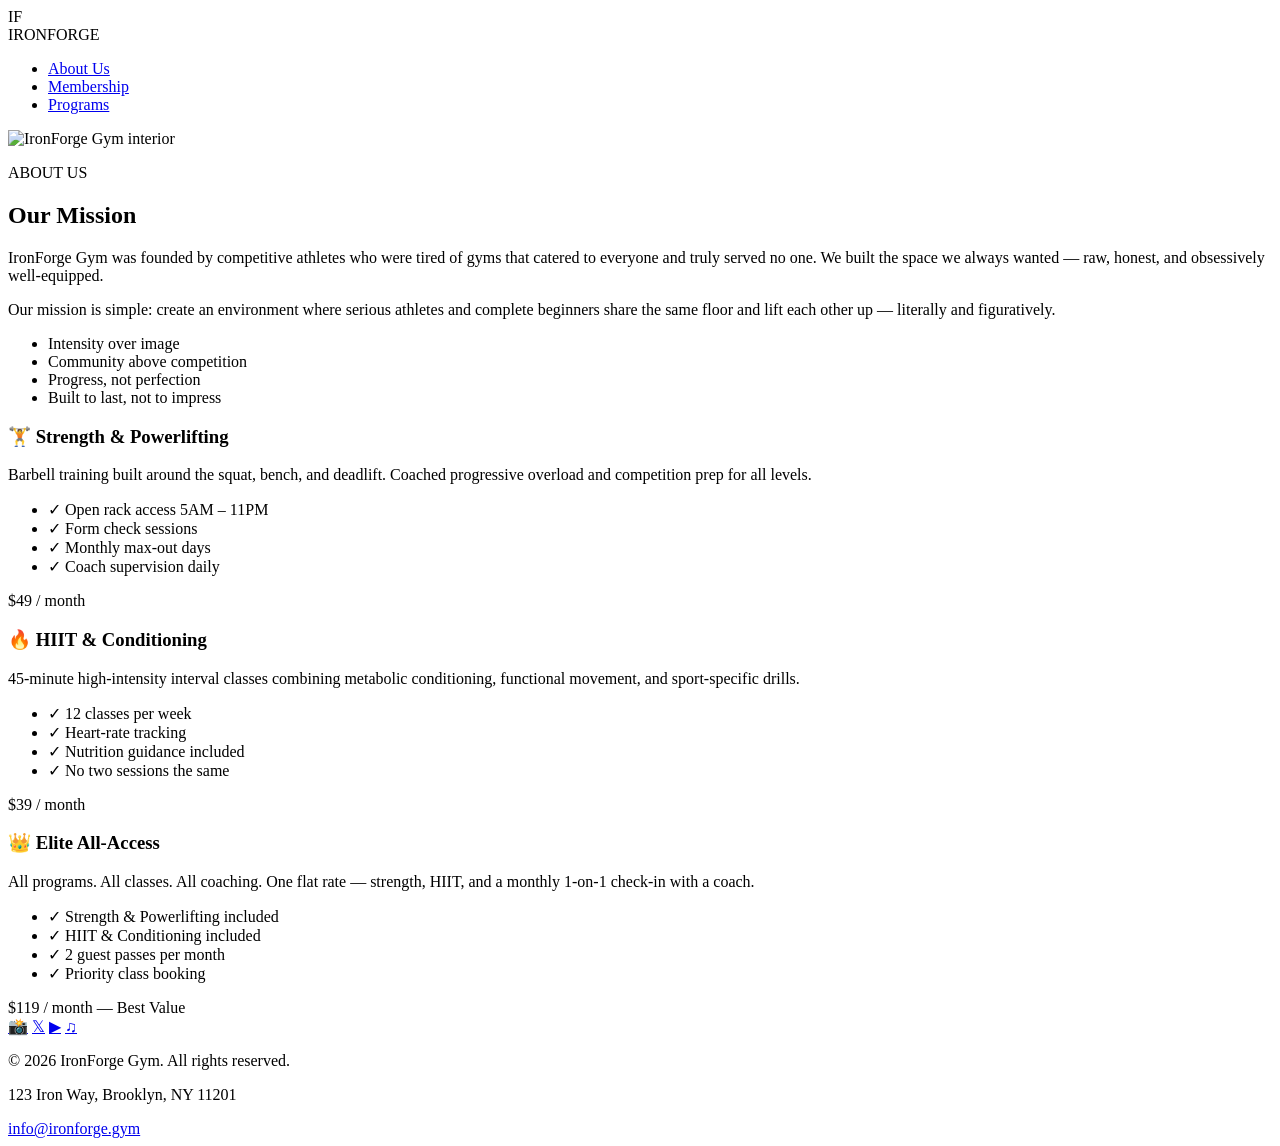
==== index.html @ 00d5fd5e "Add files via upload" ====
<!DOCTYPE html>
<html lang="en">
<head>
  <meta charset="UTF-8" />
  <meta name="viewport" content="width=device-width, initial-scale=1.0" />
  <title>IronForge Gym — About Us</title>
  <!-- Requirement: External CSS file -->
  <link rel="stylesheet" href="css/ironforge.css" />
</head>
<body>
  <div class="page-wrapper">

    <!-- ── NAVBAR: Logo mini pic + Company Name + Nav Bar ── -->
    <nav class="navbar">
      <div class="navbar-brand">
        <div class="navbar-logo">IF</div>
        <span class="navbar-name">IRON<span>FORGE</span></span>
      </div>
      <ul class="navbar-links">
        <li><a href="index.html" class="active">About Us</a></li>
        <li><a href="membership.html">Membership</a></li>
        <li><a href="creativity.html">Programs</a></li>
      </ul>
    </nav>

    <main>

      <!-- ══════════════════════════════════════
           WIREFRAME ROW 1: About Us
           Left block  — image + "ABOUT US" label
           Right block — mission description
      ══════════════════════════════════════ -->
      <section class="section">
        <div class="container">

          <div class="about-section">

            <!-- Left: image + label -->
            <div class="about-image-col">
              <img
                src="images/photo-1534438327276-14e5300c3a48.jpg"
                alt="IronForge Gym interior"
              />
              <p class="about-image-label">ABOUT US</p>
            </div>

            <!-- Right: mission description -->
            <div class="about-text-col">
              <h2>Our Mission</h2>
              <p>
                IronForge Gym was founded by competitive athletes who were tired of gyms
                that catered to everyone and truly served no one. We built the space we
                always wanted — raw, honest, and obsessively well-equipped.
              </p>
              <p>
                Our mission is simple: create an environment where serious athletes and
                complete beginners share the same floor and lift each other up — literally
                and figuratively.
              </p>
              <ul>
                <li>Intensity over image</li>
                <li>Community above competition</li>
                <li>Progress, not perfection</li>
                <li>Built to last, not to impress</li>
              </ul>
            </div>

          </div>
        </div>
      </section>

      <!-- ══════════════════════════════════════
           WIREFRAME ROW 2: Three Program Cards
           Card 1 — ONE program + membership
           Card 2 — ONE program + membership
           Card 3 — Both options + membership cost
      ══════════════════════════════════════ -->
      <section class="section section-dark">
        <div class="container">

          <div class="programs-row">

            <!-- Card 1: Strength & Powerlifting -->
            <div class="program-card">
              <h3>&#127947; Strength &amp; Powerlifting</h3>
              <p>
                Barbell training built around the squat, bench, and deadlift.
                Coached progressive overload and competition prep for all levels.
              </p>
              <ul>
                <li>&#10003; Open rack access 5AM &ndash; 11PM</li>
                <li>&#10003; Form check sessions</li>
                <li>&#10003; Monthly max-out days</li>
                <li>&#10003; Coach supervision daily</li>
              </ul>
              <div class="membership-badge">$49 <span>/ month</span></div>
            </div>

            <!-- Card 2: HIIT & Conditioning -->
            <div class="program-card">
              <h3>&#128293; HIIT &amp; Conditioning</h3>
              <p>
                45-minute high-intensity interval classes combining metabolic
                conditioning, functional movement, and sport-specific drills.
              </p>
              <ul>
                <li>&#10003; 12 classes per week</li>
                <li>&#10003; Heart-rate tracking</li>
                <li>&#10003; Nutrition guidance included</li>
                <li>&#10003; No two sessions the same</li>
              </ul>
              <div class="membership-badge">$39 <span>/ month</span></div>
            </div>

            <!-- Card 3: Both options + combined pricing -->
            <div class="program-card card-highlight">
              <h3>&#128081; Elite All-Access</h3>
              <p>
                All programs. All classes. All coaching. One flat rate &mdash;
                strength, HIIT, and a monthly 1-on-1 check-in with a coach.
              </p>
              <ul>
                <li>&#10003; Strength &amp; Powerlifting included</li>
                <li>&#10003; HIIT &amp; Conditioning included</li>
                <li>&#10003; 2 guest passes per month</li>
                <li>&#10003; Priority class booking</li>
              </ul>
              <div class="membership-badge gold">$119 <span>/ month &mdash; Best Value</span></div>
            </div>

          </div>
        </div>
      </section>

    </main>

    <!-- ══════════════════════════════════════
         WIREFRAME FOOTER:
         Social media left — Copyright & email right
    ══════════════════════════════════════ -->
    <footer class="site-footer">
      <div class="container">
        <div class="footer-inner">
          <div class="footer-social">
            <a href="#" class="social-icon" aria-label="Instagram">&#128248;</a>
            <a href="#" class="social-icon" aria-label="Twitter / X">&#120143;</a>
            <a href="#" class="social-icon" aria-label="YouTube">&#9654;</a>
            <a href="#" class="social-icon" aria-label="TikTok">&#9835;</a>
          </div>
          <p class="footer-copy">&copy; 2026 IronForge Gym. All rights reserved.</p>
          <div class="footer-contact">
            <p>123 Iron Way, Brooklyn, NY 11201</p>
            <a href="mailto:info@ironforge.gym">info@ironforge.gym</a>
          </div>
        </div>
      </div>
    </footer>

  </div><!-- /.page-wrapper -->

  <script>
    'use strict';
    (function navbarScroll() {
      const navbar = document.querySelector('.navbar');
      if (!navbar) return;
      window.addEventListener('scroll', () => {
        navbar.style.boxShadow = window.scrollY > 40 ? '0 4px 20px rgba(0,0,0,0.5)' : 'none';
      }, { passive: true });
    })();
  </script>
</body>
</html>
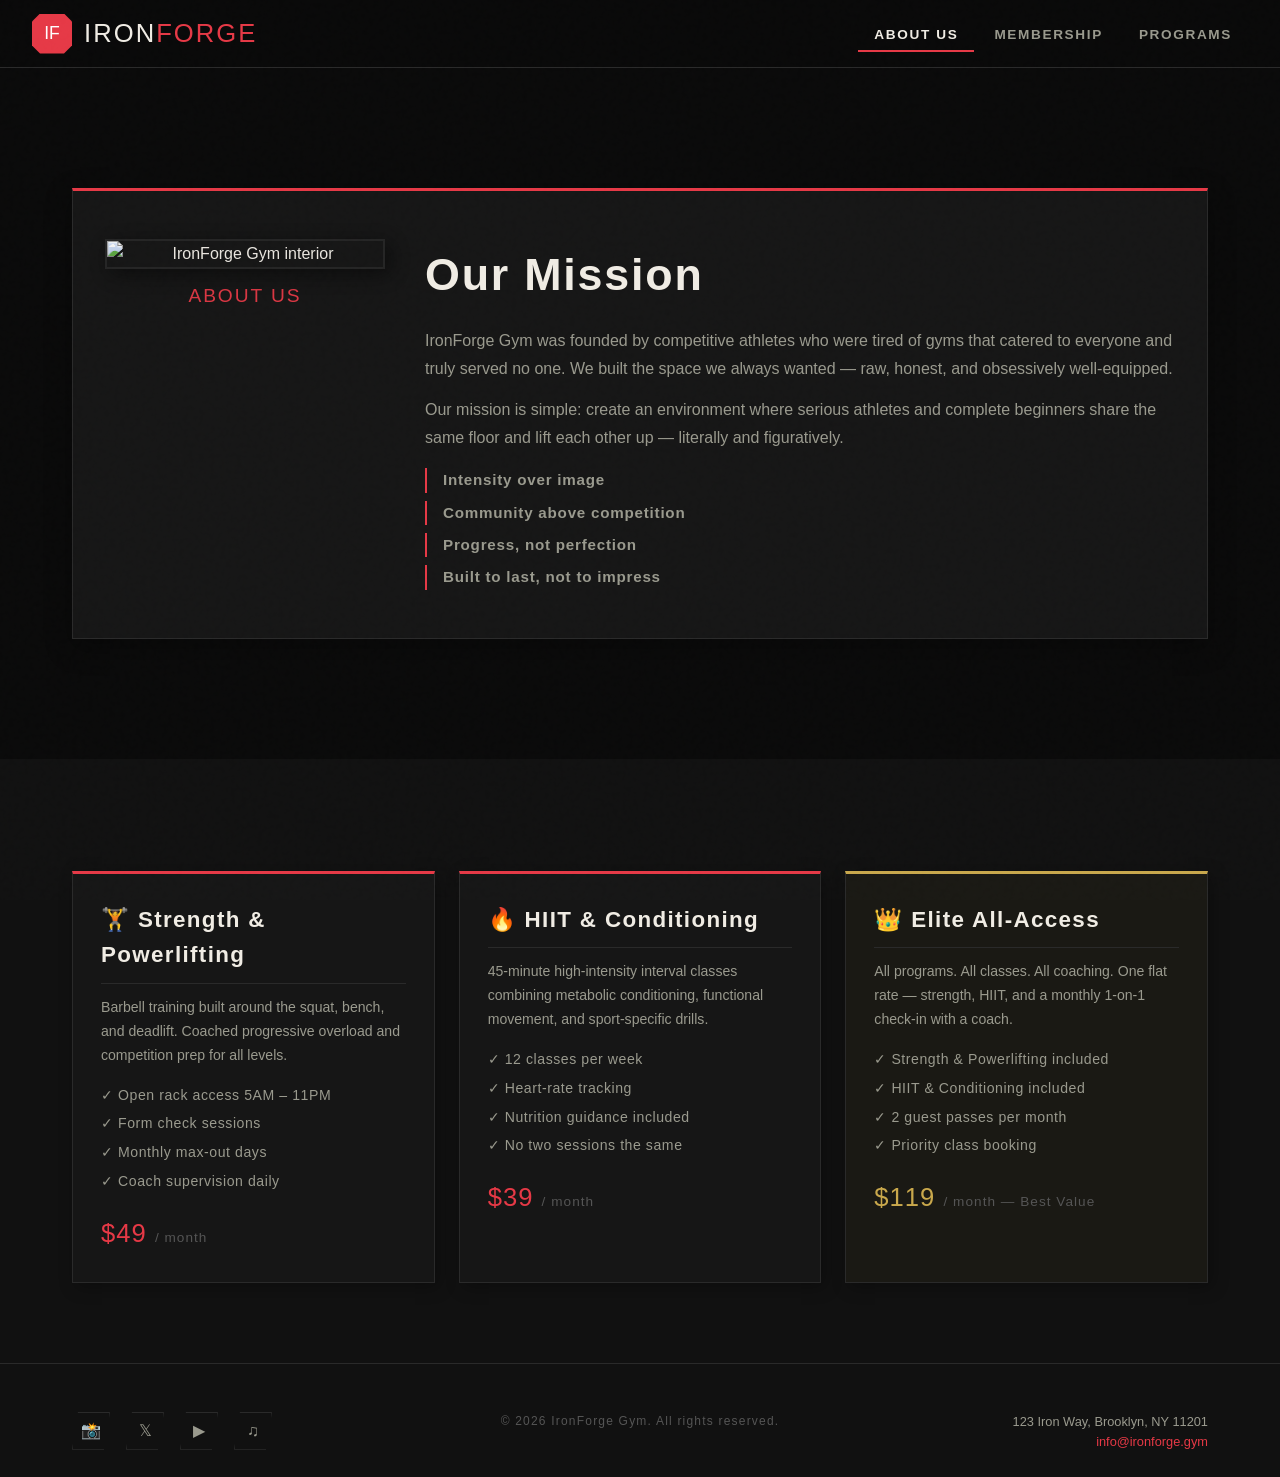
==== commit de87ca72: "Update index.html" ====
--- a/index.html
+++ b/index.html
@@ -5,7 +5,7 @@
   <meta name="viewport" content="width=device-width, initial-scale=1.0" />
   <title>IronForge Gym — About Us</title>
   <!-- Requirement: External CSS file -->
-  <link rel="stylesheet" href="css/ironforge.css" />
+  <link rel="stylesheet" href="ironforge.css"/>
 </head>
 <body>
   <div class="page-wrapper">
--- a/ironforge.css
+++ b/ironforge.css
@@ -0,0 +1,1328 @@
+/* =============================================
+   IRONFORGE GYM — GLOBAL STYLES
+   Dark Industrial Aesthetic
+   External CSS File — Requirement: CSS must be
+   written in an external .css file
+   ============================================= */
+
+/* Requirement: Google Fonts import for consistent typography across all pages */
+@import url('https://fonts.googleapis.com/css2?family=Bebas+Neue&family=Barlow+Condensed:wght@300;400;600;700&family=Barlow:wght@300;400;500&display=swap');
+
+/* ── Reset & Base ── */
+*, *::before, *::after { box-sizing: border-box; margin: 0; padding: 0; }
+
+body {
+  scroll-behavior: smooth; /* Requirement: Applied directly to scroll container instead of html root */
+  background-color: #0a0a0a;
+  color: #f0ece4;
+  font-family: 'Barlow', sans-serif;
+  font-weight: 300;
+  line-height: 1.6;
+  overflow-x: hidden;
+}
+
+img { max-width: 100%; display: block; }
+a { color: inherit; text-decoration: none; }
+ul { list-style: none; }
+
+/* ── Utility ── */
+/* Requirement: Box model — max-width, margin auto centers the layout */
+.container { max-width: 1200px; margin: 0 auto; padding: 0 2rem; } /* Requirement: Box model — padding */
+.section { padding: 5rem 0; } /* Requirement: Box model — padding */
+.section-title {
+  font-family: 'Bebas Neue', sans-serif;
+  font-size: clamp(2.5rem, 5vw, 4rem);
+  line-height: 1;
+  letter-spacing: 0.02em;
+  color: #f0ece4;
+}
+.accent { color: #e63946; }
+.gold { color: #c9a84c; }
+
+.btn {
+  display: inline-block;
+  font-family: 'Barlow Condensed', sans-serif;
+  font-size: 0.9rem;
+  font-weight: 700;
+  letter-spacing: 0.15em;
+  text-transform: uppercase;
+  padding: 0.85rem 2.2rem; /* Requirement: Box model — padding */
+  border: none;            /* Requirement: Box model — border */
+  cursor: pointer;
+  transition: all 0.25s ease;
+  position: relative;
+  overflow: hidden;
+}
+.btn-primary {
+  background: #e63946;
+  color: #fff;
+  clip-path: polygon(8px 0%, 100% 0%, calc(100% - 8px) 100%, 0% 100%);
+}
+.btn-primary:hover {
+  background: #c0303c;
+  transform: translateY(-2px);
+  box-shadow: 0 8px 25px rgba(230, 57, 70, 0.35); /* Requirement: box-shadow */
+}
+.btn-outline {
+  background: transparent;
+  color: #f0ece4;
+  border: 1px solid #2a2a2a; /* Requirement: Box model — border */
+  clip-path: polygon(8px 0%, 100% 0%, calc(100% - 8px) 100%, 0% 100%);
+}
+.btn-outline:hover {
+  border-color: #e63946;
+  color: #e63946;
+}
+
+/* ── NAVBAR ── */
+.navbar {
+  position: fixed;
+  top: 0; left: 0; right: 0;
+  z-index: 1000;
+  background: rgba(10, 10, 10, 0.92);
+  backdrop-filter: blur(12px);
+  border-bottom: 1px solid #2a2a2a; /* Requirement: Box model — border */
+  padding: 0 2rem;                         /* Requirement: Box model — padding */
+  height: 68px;
+  display: flex;
+  align-items: center;
+  justify-content: space-between;
+  transition: background 0.3s;
+}
+
+.navbar-brand {
+  display: flex;
+  align-items: center;
+  gap: 0.75rem;
+}
+.navbar-logo {
+  width: 40px;
+  height: 40px;
+  background: #e63946;
+  clip-path: polygon(20% 0%, 80% 0%, 100% 20%, 100% 80%, 80% 100%, 20% 100%, 0% 80%, 0% 20%);
+  display: flex;
+  align-items: center;
+  justify-content: center;
+  font-family: 'Bebas Neue', sans-serif;
+  font-size: 1.1rem;
+  color: #fff;
+  flex-shrink: 0;
+}
+.navbar-name {
+  font-family: 'Bebas Neue', sans-serif;
+  font-size: 1.6rem;
+  letter-spacing: 0.08em;
+  color: #f0ece4;
+}
+.navbar-name span { color: #e63946; }
+
+.navbar-links {
+  display: flex;
+  gap: 0.25rem;
+  align-items: center;
+}
+.navbar-links a {
+  font-family: 'Barlow Condensed', sans-serif;
+  font-size: 0.85rem;
+  font-weight: 600;
+  letter-spacing: 0.12em;
+  text-transform: uppercase;
+  color: #9a9a8e;
+  padding: 0.5rem 1rem;
+  border-bottom: 2px solid transparent;
+  transition: all 0.2s;
+}
+.navbar-links a:hover,
+.navbar-links a.active {
+  color: #f0ece4;
+  border-bottom-color: #e63946;
+}
+
+/* ── FOOTER ── */
+.site-footer {
+  background: #111111;
+  border-top: 1px solid #2a2a2a;
+  padding: 3rem 0 1.5rem;
+  margin-top: auto;
+}
+.footer-inner {
+  display: grid;
+  grid-template-columns: 1fr auto 1fr;
+  align-items: start;
+  gap: 2rem;
+}
+.footer-social { display: flex; gap: 1rem; }
+.social-icon {
+  width: 38px; height: 38px;
+  border: 1px solid #2a2a2a;
+  display: flex; align-items: center; justify-content: center;
+  font-size: 1rem;
+  color: #9a9a8e;
+  transition: all 0.2s;
+  clip-path: polygon(6px 0%, 100% 0%, calc(100% - 6px) 100%, 0% 100%);
+}
+.social-icon:hover { border-color: #e63946; color: #e63946; }
+.footer-copy {
+  font-family: 'Barlow Condensed', sans-serif;
+  font-size: 0.75rem;
+  letter-spacing: 0.1em;
+  color: #555;
+  text-align: center;
+}
+.footer-contact {
+  text-align: right;
+  font-family: 'Barlow Condensed', sans-serif;
+  font-size: 0.8rem;
+  color: #9a9a8e;
+}
+.footer-contact a { color: #e63946; }
+.footer-contact a:hover { text-decoration: underline; }
+
+/* ── CARDS ── */
+.card {
+  background: #161616;
+  border: 1px solid #2a2a2a;           /* Requirement: Box model — border */
+  border-top: 3px solid #e63946;       /* Requirement: Box model — border */
+  padding: 2rem;                             /* Requirement: Box model — padding */
+  transition: all 0.3s ease;
+}
+.card:hover {
+  background: #1e1e1e;
+  transform: translateY(-4px);
+  box-shadow: 0 12px 30px rgba(0,0,0,0.4);  /* Requirement: box-shadow */
+}
+.card-icon {
+  font-size: 2rem;
+  margin-bottom: 1rem;
+}
+.card-title {
+  font-family: 'Barlow Condensed', sans-serif;
+  font-size: 1.3rem;
+  font-weight: 700;
+  letter-spacing: 0.05em;
+  color: #f0ece4;
+  margin-bottom: 0.5rem;
+  text-transform: uppercase;
+}
+.card-body {
+  font-size: 0.9rem;
+  color: #9a9a8e;
+  line-height: 1.7;
+}
+.card-price {
+  font-family: 'Bebas Neue', sans-serif;
+  font-size: 2.5rem;
+  color: #e63946;
+  margin-top: 1rem;
+}
+.card-price span {
+  font-family: 'Barlow Condensed', sans-serif;
+  font-size: 0.9rem;
+  color: #555;
+}
+
+/* ── FORM STYLES (Registration Page) ── */
+.form-group {
+  margin-bottom: 1.5rem; /* Requirement: Box model — margin */
+}
+.form-label {
+  display: block;
+  font-family: 'Barlow Condensed', sans-serif;
+  font-size: 0.8rem;
+  font-weight: 600;
+  letter-spacing: 0.15em;
+  text-transform: uppercase;
+  color: #9a9a8e;
+  margin-bottom: 0.5rem; /* Requirement: Box model — margin */
+}
+.form-control {
+  width: 100%;
+  background: #161616;
+  border: 1px solid #2a2a2a; /* Requirement: Box model — border */
+  color: #f0ece4;
+  font-family: 'Barlow', sans-serif;
+  font-size: 0.95rem;
+  padding: 0.85rem 1rem;           /* Requirement: Box model — padding */
+  outline: none;
+  transition: border-color 0.2s;
+  appearance: none;
+}
+.form-control:focus {
+  border-color: #e63946;                 /* Requirement: Focus state styling */
+  box-shadow: 0 0 0 2px rgba(230, 57, 70, 0.35);    /* Requirement: box-shadow on focus */
+}
+.form-control.error { border-color: #e63946; }
+.form-control::placeholder { color: #555; }
+select.form-control {
+  background-image: url("data:image/svg+xml,%3Csvg xmlns='http://www.w3.org/2000/svg' width='10' height='6'%3E%3Cpath d='M0 0l5 6 5-6z' fill='%23555'/%3E%3C/svg%3E");
+  background-repeat: no-repeat;
+  background-position: right 1rem center;
+  padding-right: 2.5rem;
+}
+.form-error {
+  font-size: 0.78rem;
+  color: #e63946;
+  margin-top: 0.3rem;
+  display: none;
+  font-family: 'Barlow Condensed', sans-serif;
+  letter-spacing: 0.05em;
+}
+.form-error.visible { display: block; }
+.form-row { display: grid; grid-template-columns: 1fr 1fr; gap: 1.25rem; }
+textarea.form-control { resize: vertical; min-height: 120px; }
+
+.form-success {
+  display: none;
+  background: rgba(40, 167, 69, 0.1);
+  border: 1px solid rgba(40, 167, 69, 0.4);
+  padding: 1.5rem 2rem;
+  text-align: center;
+  margin-top: 1.5rem;
+}
+.form-success.visible { display: block; }
+.form-success h3 {
+  font-family: 'Bebas Neue', sans-serif;
+  font-size: 1.8rem;
+  color: #4caf50;
+  margin-bottom: 0.5rem;
+}
+
+/* ── GRID HELPERS ── */
+.grid-3 { display: grid; grid-template-columns: repeat(3, 1fr); gap: 1.5rem; }
+.grid-2 { display: grid; grid-template-columns: repeat(2, 1fr); gap: 1.5rem; }
+.divider {
+  width: 60px; height: 3px;
+  background: #e63946;
+  margin: 1.5rem 0;
+}
+
+/* ── DECORATIVE NOISE OVERLAY ── */
+body::before {
+  content: '';
+  position: fixed;
+  inset: 0;
+  background-image: url("data:image/svg+xml,%3Csvg viewBox='0 0 200 200' xmlns='http://www.w3.org/2000/svg'%3E%3Cfilter id='n'%3E%3CfeTurbulence type='fractalNoise' baseFrequency='0.85' numOctaves='4' stitchTiles='stitch'/%3E%3C/filter%3E%3Crect width='100%25' height='100%25' filter='url(%23n)' opacity='0.04'/%3E%3C/svg%3E");
+  pointer-events: none;
+  z-index: 9999;
+  opacity: 0.4;
+}
+
+/* ── Page wrapper ── */
+.page-wrapper {
+  min-height: 100vh;
+  display: flex;
+  flex-direction: column;
+  padding-top: 68px;
+}
+main { flex: 1; }
+
+/* ── Responsive — Requirement: Responsive layout encouraged ── */
+@media (max-width: 768px) {
+  .grid-3 { grid-template-columns: 1fr; }        /* Requirement: CSS Grid collapses to single column on mobile */
+  .grid-2 { grid-template-columns: 1fr; }
+  .form-row { grid-template-columns: 1fr; }
+  .footer-inner { grid-template-columns: 1fr; text-align: center; }
+  .footer-contact { text-align: center; }
+  .footer-social { justify-content: center; }
+  .navbar-links a { padding: 0.5rem 0.6rem; font-size: 0.78rem; }
+}
+
+/* ═══════════════════════════════════════════════
+   REQUIREMENT: Float & Clear demonstration
+   Used on image-beside-text layouts (About page)
+   ═══════════════════════════════════════════════ */
+.float-left {
+  float: left;             /* Requirement: Float — wraps text around left-floated element */
+  margin: 0 1.5rem 1rem 0;
+}
+.float-right {
+  float: right;            /* Requirement: Float — wraps text around right-floated element */
+  margin: 0 0 1rem 1.5rem;
+}
+.clearfix::after {
+  content: '';
+  display: table;
+  clear: both;             /* Requirement: Clear — prevents container collapse after floats */
+}
+
+/* ═══════════════════════════════════════════════
+   REQUIREMENT: Opacity
+   Applied to secondary/muted UI elements
+   ═══════════════════════════════════════════════ */
+.text-muted-overlay {
+  opacity: 0.6;            /* Requirement: Opacity */
+}
+.overlay-dim {
+  opacity: 0.75;           /* Requirement: Opacity — used on image overlays */
+}
+.section-label {
+  font-family: 'Barlow Condensed', sans-serif;
+  font-size: 0.75rem;
+  letter-spacing: 0.25em;
+  text-transform: uppercase;
+  color: #e63946;
+  margin-bottom: 0.75rem;
+  opacity: 0.9;            /* Requirement: Opacity — subtle label de-emphasis */
+}
+
+/* ═══════════════════════════════════════════════
+   REQUIREMENT: Tables with alternating row colors
+   Used in the membership pricing table
+   ═══════════════════════════════════════════════ */
+.if-table {
+  width: 100%;
+  border-collapse: collapse;       /* Requirement: Box model — border */
+  border: 1px solid #2a2a2a;
+  margin: 1.5rem 0;                /* Requirement: Box model — margin */
+}
+.if-table thead {
+  background-color: #e63946; /* Requirement: Consistent color scheme */
+  color: #fff;
+}
+.if-table th {
+  font-family: 'Barlow Condensed', sans-serif;
+  font-size: 0.8rem;
+  font-weight: 700;
+  letter-spacing: 0.12em;
+  text-transform: uppercase;
+  padding: 0.9rem 1rem;            /* Requirement: Box model — padding */
+  border: 1px solid rgba(255,255,255,0.15);
+  text-align: left;
+}
+.if-table td {
+  font-family: 'Barlow Condensed', sans-serif;
+  font-size: 0.9rem;
+  color: #9a9a8e;
+  padding: 0.85rem 1rem;           /* Requirement: Box model — padding */
+  border: 1px solid #2a2a2a; /* Requirement: Box model — border */
+}
+.if-table tbody tr:nth-child(odd) {
+  background-color: #161616;          /* Requirement: Alternating row colors */
+}
+.if-table tbody tr:nth-child(even) {
+  background-color: #111111;     /* Requirement: Alternating row colors */
+}
+.if-table tbody tr:hover {
+  background-color: #1e1e1e;
+  box-shadow: inset 3px 0 0 #e63946;   /* Requirement: box-shadow */
+}
+
+
+/* Hero */
+.hero {
+  position: relative;
+  min-height: 90vh;
+  display: flex;
+  flex-direction: column;
+  justify-content: center;
+  background: #0a0a0a;
+  overflow: hidden;
+}
+.hero-bg-grid {
+  position: absolute;
+  inset: 0;
+  background-image:
+    linear-gradient(rgba(230,57,70,0.04) 1px, transparent 1px),
+    linear-gradient(90deg, rgba(230,57,70,0.04) 1px, transparent 1px);
+  background-size: 60px 60px;
+}
+.hero-bg-grid::after {
+  content: '';
+  position: absolute;
+  inset: 0;
+  background: radial-gradient(ellipse 70% 60% at 60% 50%, rgba(230,57,70,0.08) 0%, transparent 70%);
+}
+.hero-content {
+  position: relative;
+  z-index: 1;
+  padding-top: 4rem;
+  padding-bottom: 2rem;
+}
+.hero-tag {
+  font-family: 'Barlow Condensed', sans-serif;
+  font-size: 0.75rem;
+  letter-spacing: 0.3em;
+  text-transform: uppercase;
+  color: #e63946;
+  margin-bottom: 1.5rem;
+  padding-left: 2.5rem;
+  position: relative;
+}
+.hero-tag::before {
+  content: '';
+  position: absolute;
+  left: 0; top: 50%;
+  transform: translateY(-50%);
+  width: 2rem; height: 1px;
+  background: #e63946;
+}
+.hero-title {
+  font-family: 'Bebas Neue', sans-serif;
+  font-size: clamp(5rem, 13vw, 10rem);
+  line-height: 0.92;
+  letter-spacing: 0.02em;
+  color: #f0ece4;
+  margin-bottom: 2rem;
+}
+.hero-sub {
+  max-width: 540px;
+  color: #9a9a8e;
+  font-size: 1.05rem;
+  line-height: 1.7;
+  margin-bottom: 2.5rem;
+}
+.hero-actions { display: flex; gap: 1rem; flex-wrap: wrap; }
+
+/* Hero stat bar */
+.hero-stat-bar {
+  background: #111111;
+  border-top: 1px solid #2a2a2a;
+  padding: 1.5rem 0;
+  position: relative;
+  z-index: 1;
+}
+.hero-stats {
+  display: flex;
+  justify-content: space-around;
+  flex-wrap: wrap;
+  gap: 1.5rem;
+}
+.hero-stat { text-align: center; }
+.stat-num {
+  display: block;
+  font-family: 'Bebas Neue', sans-serif;
+  font-size: 2.2rem;
+  color: #e63946;
+  line-height: 1;
+}
+.stat-label {
+  font-family: 'Barlow Condensed', sans-serif;
+  font-size: 0.72rem;
+  letter-spacing: 0.15em;
+  text-transform: uppercase;
+  color: #555;
+}
+
+/* Section dark alternate */
+.section-dark { background: #111111; }
+
+/* ── ABOUT US SECTION (wireframe: image left, text right) ── */
+.about-section {
+  display: flex;
+  align-items: flex-start;
+  gap: 2.5rem;                         /* Requirement: Box model — gap/spacing */
+  padding: 3rem 2rem;                  /* Requirement: Box model — padding */
+  background: #161616;
+  border: 1px solid #2a2a2a;     /* Requirement: Box model — border */
+  border-top: 3px solid #e63946;
+  margin: 2.5rem 0;                    /* Requirement: Box model — margin */
+  box-shadow: 0 8px 24px rgba(0,0,0,0.35); /* Requirement: box-shadow */
+}
+.about-image-col {
+  flex: 0 0 280px;
+  text-align: center;
+  opacity: 0.95;                       /* Requirement: Opacity */
+}
+.about-image-col img {
+  width: 100%;
+  border: 2px solid #2a2a2a;     /* Requirement: Box model — border */
+  box-shadow: 5px 5px 20px rgba(0,0,0,0.5); /* Requirement: box-shadow */
+  filter: grayscale(15%) contrast(1.05);
+}
+.about-image-label {
+  font-family: 'Bebas Neue', sans-serif;
+  color: #e63946;
+  margin-top: 0.75rem;
+  font-size: 1.2rem;
+  letter-spacing: 0.1em;
+}
+.about-text-col {
+  flex: 1;
+}
+.about-text-col h2 {
+  font-family: 'Bebas Neue', sans-serif;
+  font-size: clamp(1.8rem, 4vw, 2.8rem);
+  color: #f0ece4;
+  margin-top: 0;
+  margin-bottom: 1rem;                 /* Requirement: Box model — margin */
+  letter-spacing: 0.04em;
+}
+.about-text-col p {
+  color: #9a9a8e;
+  line-height: 1.75;
+  margin-bottom: 0.85rem;             /* Requirement: Box model — margin */
+}
+.about-text-col ul {
+  margin-top: 1rem;                    /* Requirement: Box model — margin */
+  padding-left: 0;
+  display: flex;
+  flex-direction: column;
+  gap: 0.5rem;
+}
+.about-text-col ul li {
+  font-family: 'Barlow Condensed', sans-serif;
+  font-size: 0.95rem;
+  font-weight: 600;
+  letter-spacing: 0.05em;
+  color: #9a9a8e;
+  padding-left: 1rem;                  /* Requirement: Box model — padding */
+  border-left: 2px solid #e63946; /* Requirement: Box model — border */
+}
+
+/* ── PROGRAMS ROW (wireframe: three side-by-side cards) ── */
+.programs-row {
+  display: flex;
+  gap: 1.5rem;
+  flex-wrap: wrap;
+  margin-top: 2rem;                    /* Requirement: Box model — margin */
+}
+.program-card {
+  flex: 1 1 280px;
+  background: #161616;
+  border: 1px solid #2a2a2a;     /* Requirement: Box model — border */
+  border-top: 3px solid #e63946;
+  padding: 1.75rem;                    /* Requirement: Box model — padding */
+  box-shadow: 4px 4px 16px rgba(0,0,0,0.3); /* Requirement: box-shadow */
+  transition: transform 0.3s ease, box-shadow 0.3s ease;
+}
+.program-card:hover {
+  transform: translateY(-4px);
+  box-shadow: 0 12px 30px rgba(0,0,0,0.5); /* Requirement: box-shadow */
+}
+.program-card.card-highlight {
+  border-top-color: #c9a84c;
+  background: rgba(201,168,76,0.05);
+}
+.program-card h3 {
+  font-family: 'Bebas Neue', sans-serif;
+  font-size: 1.4rem;
+  letter-spacing: 0.06em;
+  color: #f0ece4;
+  margin-top: 0;
+  margin-bottom: 0.75rem;             /* Requirement: Box model — margin */
+  padding-bottom: 0.6rem;             /* Requirement: Box model — padding */
+  border-bottom: 1px solid #2a2a2a; /* Requirement: Box model — border */
+}
+.program-card p {
+  font-size: 0.88rem;
+  color: #9a9a8e;
+  line-height: 1.7;
+  margin-bottom: 1rem;                /* Requirement: Box model — margin */
+}
+.program-card ul {
+  padding-left: 0;
+  display: flex;
+  flex-direction: column;
+  gap: 0.4rem;
+}
+.program-card ul li {
+  font-family: 'Barlow Condensed', sans-serif;
+  font-size: 0.88rem;
+  color: #9a9a8e;
+  letter-spacing: 0.04em;
+}
+.membership-badge {
+  display: inline-block;
+  font-family: 'Bebas Neue', sans-serif;
+  font-size: 1.6rem;
+  color: #e63946;
+  margin-top: 1.25rem;                /* Requirement: Box model — margin */
+  letter-spacing: 0.04em;
+}
+.membership-badge span {
+  font-family: 'Barlow Condensed', sans-serif;
+  font-size: 0.85rem;
+  color: #555;
+}
+.membership-badge.gold {
+  color: #c9a84c;
+}
+
+/* Responsive: stack about section and cards on mobile */
+@media (max-width: 768px) {
+  .about-section {
+    flex-direction: column;
+  }
+  .about-image-col {
+    flex: none;
+    width: 100%;
+  }
+  .programs-row {
+    flex-direction: column;
+  }
+}
+
+/* About layout */
+.about-layout {
+  display: grid;
+  grid-template-columns: 1fr 1fr;
+  gap: 4rem;
+  align-items: center;
+}
+.about-img-frame {
+  position: relative;
+}
+.about-img-frame img {
+  width: 100%;
+  aspect-ratio: 4/5;
+  object-fit: cover;
+  filter: grayscale(15%) contrast(1.05);
+}
+.about-img-frame::before {
+  content: '';
+  position: absolute;
+  top: -12px; left: -12px;
+  width: 50%; height: 50%;
+  border: 2px solid #e63946;
+  z-index: -1;
+}
+.img-badge {
+  position: absolute;
+  bottom: -1rem;
+  right: -1rem;
+  background: #e63946;
+  padding: 1rem 1.5rem;
+  text-align: center;
+  clip-path: polygon(10px 0%, 100% 0%, calc(100% - 10px) 100%, 0% 100%);
+}
+.badge-num {
+  display: block;
+  font-family: 'Bebas Neue', sans-serif;
+  font-size: 1.8rem;
+  color: #fff;
+  line-height: 1;
+}
+.badge-text {
+  font-family: 'Barlow Condensed', sans-serif;
+  font-size: 0.7rem;
+  letter-spacing: 0.15em;
+  text-transform: uppercase;
+  color: rgba(255,255,255,0.8);
+}
+.value-list {
+  margin-top: 2rem;
+  display: flex;
+  flex-direction: column;
+  gap: 0.75rem;
+}
+.value-list li {
+  font-family: 'Barlow Condensed', sans-serif;
+  font-size: 1rem;
+  font-weight: 600;
+  letter-spacing: 0.05em;
+  display: flex;
+  align-items: center;
+  gap: 0.75rem;
+}
+.vl-icon { font-size: 1.1rem; }
+
+/* Program card variants */
+.card-featured {
+  border-top-color: #c9a84c;
+  position: relative;
+}
+.card-gold {
+  border-top-color: #c9a84c;
+  background: rgba(201,168,76,0.05);
+}
+
+/* Prog perks */
+.prog-perks {
+  margin-top: 1.25rem;
+  display: flex;
+  flex-direction: column;
+  gap: 0.4rem;
+}
+.prog-perks li {
+  font-family: 'Barlow Condensed', sans-serif;
+  font-size: 0.88rem;
+  color: #9a9a8e;
+  letter-spacing: 0.04em;
+}
+
+/* Staff cards */
+.staff-card {
+  background: #161616;
+  border: 1px solid #2a2a2a;
+  overflow: hidden;
+  transition: transform 0.3s ease;
+}
+.staff-card:hover { transform: translateY(-4px); }
+.staff-img-wrap {
+  height: 280px;
+  overflow: hidden;
+}
+.staff-img-wrap img {
+  width: 100%;
+  height: 100%;
+  object-fit: cover;
+  object-position: top;
+  filter: grayscale(20%);
+  transition: transform 0.4s ease;
+}
+.staff-card:hover .staff-img-wrap img { transform: scale(1.04); }
+.staff-info { padding: 1.25rem; }
+.staff-name {
+  font-family: 'Barlow Condensed', sans-serif;
+  font-size: 1.15rem;
+  font-weight: 700;
+  letter-spacing: 0.05em;
+  text-transform: uppercase;
+}
+.staff-role {
+  font-family: 'Barlow Condensed', sans-serif;
+  font-size: 0.72rem;
+  letter-spacing: 0.15em;
+  text-transform: uppercase;
+  color: #e63946;
+  display: block;
+  margin: 0.25rem 0 0.75rem;
+}
+.staff-bio { font-size: 0.85rem; color: #9a9a8e; }
+
+/* Facility grid */
+.facility-grid {
+  display: grid;
+  grid-template-columns: 1fr 1fr;
+  grid-template-rows: auto auto;
+  gap: 1rem;
+  margin-top: 2.5rem;
+}
+.fac-img {
+  position: relative;
+  overflow: hidden;
+  background: #161616;
+}
+.fac-large {
+  grid-row: 1 / 3;
+}
+.fac-img img {
+  width: 100%;
+  height: 100%;
+  object-fit: cover;
+  min-height: 220px;
+  transition: transform 0.4s ease;
+  filter: grayscale(15%);
+}
+.fac-img:hover img { transform: scale(1.04); }
+.fac-label {
+  position: absolute;
+  bottom: 0; left: 0; right: 0;
+  background: linear-gradient(transparent, rgba(0,0,0,0.75));
+  padding: 1.5rem 1rem 0.75rem;
+  font-family: 'Barlow Condensed', sans-serif;
+  font-size: 0.78rem;
+  letter-spacing: 0.12em;
+  text-transform: uppercase;
+  color: rgba(255,255,255,0.8);
+}
+
+@media (max-width: 900px) {
+  .about-layout { grid-template-columns: 1fr; }
+  .facility-grid { grid-template-columns: 1fr; }
+  .fac-large { grid-row: auto; }
+}
+/* ── MEMBERSHIP / REGISTRATION PAGE STYLES ── */
+
+.reg-header {
+  background: #111111;
+  border-bottom: 1px solid #2a2a2a;
+  padding: 3.5rem 0 2.5rem;
+}
+.reg-sub {
+  color: #9a9a8e;
+  max-width: 560px;
+  margin-top: 1rem;
+  font-size: 1rem;
+}
+
+/* Layout */
+.reg-layout {
+  display: grid;
+  grid-template-columns: 340px 1fr;
+  gap: 3rem;
+  align-items: start;
+}
+
+/* Sidebar */
+.reg-sidebar {
+  position: sticky;
+  top: 88px;
+}
+.sidebar-title {
+  font-family: 'Bebas Neue', sans-serif;
+  font-size: 1.1rem;
+  letter-spacing: 0.08em;
+  color: #f0ece4;
+  border-left: 3px solid #e63946;
+  padding-left: 0.75rem;
+  margin-bottom: 1.25rem;
+}
+.attire-list {
+  display: flex;
+  flex-direction: column;
+  gap: 1.25rem;
+}
+.attire-list li {
+  display: flex;
+  gap: 0.85rem;
+  align-items: flex-start;
+}
+.att-icon { font-size: 1.4rem; flex-shrink: 0; margin-top: 0.1rem; }
+.attire-list strong {
+  display: block;
+  font-family: 'Barlow Condensed', sans-serif;
+  font-size: 0.9rem;
+  font-weight: 700;
+  letter-spacing: 0.05em;
+  text-transform: uppercase;
+  color: #f0ece4;
+  margin-bottom: 0.2rem;
+}
+.attire-list p {
+  font-size: 0.83rem;
+  color: #9a9a8e;
+  line-height: 1.5;
+}
+
+.benefit-list {
+  display: flex;
+  flex-direction: column;
+  gap: 0.45rem;
+}
+.benefit-list li {
+  font-family: 'Barlow Condensed', sans-serif;
+  font-size: 0.9rem;
+  color: #9a9a8e;
+  letter-spacing: 0.04em;
+}
+
+/* Form column wrapper in reg-layout grid */
+.reg-form-col {
+  min-width: 0; /* prevents grid blowout on narrow screens */
+}
+
+/* Form container */
+.form-container {
+  background: #161616;
+  border: 1px solid #2a2a2a;
+  border-top: 3px solid #e63946;
+  padding: 2.5rem;
+}
+.form-heading {
+  font-family: 'Bebas Neue', sans-serif;
+  font-size: 1.8rem;
+  letter-spacing: 0.06em;
+  margin-bottom: 2rem;
+  padding-bottom: 1.25rem;
+  border-bottom: 1px solid #2a2a2a;
+}
+
+/* Checkbox */
+.checkbox-group { margin-bottom: 1.5rem; }
+.checkbox-label {
+  display: flex;
+  align-items: flex-start;
+  gap: 0.75rem;
+  cursor: pointer;
+  font-size: 0.88rem;
+  color: #9a9a8e;
+  line-height: 1.5;
+}
+.checkbox-label input[type="checkbox"] { display: none; }
+.checkbox-custom {
+  width: 18px; height: 18px;
+  border: 1px solid #2a2a2a;
+  background: #0a0a0a;
+  flex-shrink: 0;
+  margin-top: 2px;
+  display: flex;
+  align-items: center;
+  justify-content: center;
+  transition: all 0.2s;
+}
+.checkbox-label input:checked + .checkbox-custom {
+  background: #e63946;
+  border-color: #e63946;
+}
+.checkbox-label input:checked + .checkbox-custom::after {
+  content: '✓';
+  color: #fff;
+  font-size: 0.75rem;
+  font-weight: bold;
+}
+.accent-link { color: #e63946; text-decoration: underline; }
+
+/* Error summary */
+.error-summary {
+  margin-top: 1rem;
+  background: rgba(230, 57, 70, 0.1);
+  border: 1px solid rgba(230, 57, 70, 0.35);
+  padding: 1rem 1.25rem;
+  display: none;
+}
+.error-summary.visible { display: block; }
+.error-summary p {
+  font-family: 'Barlow Condensed', sans-serif;
+  font-size: 0.85rem;
+  color: #e63946;
+  letter-spacing: 0.05em;
+  margin-bottom: 0.25rem;
+}
+.error-summary ul {
+  list-style: disc;
+  padding-left: 1.25rem;
+}
+.error-summary ul li {
+  font-size: 0.82rem;
+  color: #e63946;
+  margin-bottom: 0.2rem;
+}
+
+@media (max-width: 900px) {
+  .reg-layout { grid-template-columns: 1fr; }
+  .reg-sidebar { position: static; }
+}
+/* ── CREATIVITY / PROGRAMS PAGE STYLES ── */
+
+.prog-header {
+  background: #111111;
+  border-bottom: 1px solid #2a2a2a;
+  padding: 3.5rem 0 2.5rem;
+}
+
+/* ── CAROUSEL ── */
+.carousel-wrap {
+  position: relative;
+  margin-top: 2.5rem;
+  overflow: hidden;
+  background: #111111;
+  border: 1px solid #2a2a2a;
+}
+.carousel-track {
+  display: flex;
+  transition: transform 0.55s cubic-bezier(0.77, 0, 0.18, 1);
+}
+.carousel-slide {
+  min-width: 100%;
+  position: relative;
+  opacity: 0;
+  transition: opacity 0.3s;
+  pointer-events: none;
+  display: none;
+}
+.carousel-slide.active {
+  opacity: 1;
+  pointer-events: auto;
+  display: block;
+}
+.carousel-slide img {
+  width: 100%;
+  height: 520px;
+  object-fit: cover;
+  filter: brightness(0.7);
+  display: block;
+}
+.slide-caption {
+  position: absolute;
+  bottom: 0; left: 0; right: 0;
+  background: linear-gradient(transparent, rgba(0,0,0,0.85));
+  padding: 3rem 2.5rem 2rem;
+}
+.cap-tag {
+  font-family: 'Barlow Condensed', sans-serif;
+  font-size: 0.72rem;
+  letter-spacing: 0.25em;
+  text-transform: uppercase;
+  color: #e63946;
+  display: block;
+  margin-bottom: 0.5rem;
+}
+.cap-title {
+  font-family: 'Bebas Neue', sans-serif;
+  font-size: 2.4rem;
+  letter-spacing: 0.05em;
+  color: #fff;
+  line-height: 1;
+  margin-bottom: 0.5rem;
+}
+.cap-body {
+  font-size: 0.9rem;
+  color: rgba(255,255,255,0.75);
+  max-width: 500px;
+}
+.carousel-btn {
+  position: absolute;
+  top: 50%;
+  transform: translateY(-50%);
+  background: rgba(0,0,0,0.55);
+  border: 1px solid rgba(255,255,255,0.15);
+  color: #fff;
+  font-size: 1.8rem;
+  width: 48px; height: 48px;
+  cursor: pointer;
+  display: flex; align-items: center; justify-content: center;
+  transition: all 0.2s;
+  z-index: 10;
+}
+.carousel-btn:hover {
+  background: #e63946;
+  border-color: #e63946;
+}
+.carousel-btn.prev { left: 1rem; }
+.carousel-btn.next { right: 1rem; }
+.carousel-dots {
+  position: absolute;
+  bottom: 1rem;
+  right: 2.5rem;
+  display: flex;
+  gap: 0.5rem;
+  z-index: 10;
+}
+.carousel-dot {
+  width: 8px; height: 8px;
+  border-radius: 50%;
+  background: rgba(255,255,255,0.35);
+  cursor: pointer;
+  border: none;
+  transition: all 0.25s;
+}
+.carousel-dot.active {
+  background: #e63946;
+  transform: scale(1.25);
+}
+
+/* ── COUNTDOWN ── */
+.countdown-sub {
+  color: #9a9a8e;
+  max-width: 600px;
+  margin-bottom: 3rem;
+  font-size: 1rem;
+}
+.countdown-grid {
+  display: flex;
+  justify-content: center;
+  align-items: center;
+  gap: 0.5rem;
+  flex-wrap: wrap;
+  margin-bottom: 3rem;
+}
+.countdown-unit {
+  background: #161616;
+  border: 1px solid #2a2a2a;
+  border-top: 3px solid #e63946;
+  padding: 1.5rem 2rem;
+  text-align: center;
+  min-width: 120px;
+}
+.count-num {
+  display: block;
+  font-family: 'Bebas Neue', sans-serif;
+  font-size: 4rem;
+  color: #e63946;
+  line-height: 1;
+  letter-spacing: 0.05em;
+  transition: transform 0.15s;
+}
+.count-num.tick {
+  transform: scale(1.08);
+}
+.count-label {
+  font-family: 'Barlow Condensed', sans-serif;
+  font-size: 0.72rem;
+  letter-spacing: 0.2em;
+  text-transform: uppercase;
+  color: #555;
+  margin-top: 0.3rem;
+  display: block;
+}
+.countdown-sep {
+  font-family: 'Bebas Neue', sans-serif;
+  font-size: 3rem;
+  color: #555;
+  padding: 0 0.25rem;
+  line-height: 1;
+  margin-bottom: 1.5rem;
+}
+
+.event-detail-row {
+  display: grid;
+  grid-template-columns: repeat(4, 1fr);
+  gap: 1px;
+  border: 1px solid #2a2a2a;
+  background: #2a2a2a;
+}
+.event-detail {
+  background: #161616;
+  padding: 1.25rem;
+  display: flex;
+  flex-direction: column;
+  align-items: center;
+  text-align: center;
+  gap: 0.3rem;
+}
+.ed-icon { font-size: 1.4rem; }
+.ed-label {
+  font-family: 'Barlow Condensed', sans-serif;
+  font-size: 0.68rem;
+  letter-spacing: 0.18em;
+  text-transform: uppercase;
+  color: #555;
+}
+.ed-value {
+  font-family: 'Barlow Condensed', sans-serif;
+  font-size: 0.95rem;
+  font-weight: 700;
+  color: #f0ece4;
+  letter-spacing: 0.05em;
+}
+
+/* ── CALENDAR ── */
+.cal-layout {
+  display: grid;
+  grid-template-columns: 1fr 340px;
+  gap: 2rem;
+  align-items: start;
+}
+.cal-wrap {
+  background: #161616;
+  border: 1px solid #2a2a2a;
+  overflow: hidden;
+}
+.cal-header {
+  display: flex;
+  align-items: center;
+  justify-content: space-between;
+  background: #e63946;
+  padding: 1rem 1.25rem;
+}
+.cal-month-name {
+  font-family: 'Bebas Neue', sans-serif;
+  font-size: 1.3rem;
+  letter-spacing: 0.08em;
+  color: #fff;
+}
+.cal-nav {
+  background: transparent;
+  border: 1px solid rgba(255,255,255,0.3);
+  color: #fff;
+  font-size: 1.4rem;
+  width: 36px; height: 36px;
+  cursor: pointer;
+  display: flex; align-items: center; justify-content: center;
+  transition: all 0.2s;
+}
+.cal-nav:hover { background: rgba(255,255,255,0.2); }
+.cal-day-labels {
+  display: grid;
+  grid-template-columns: repeat(7, 1fr);
+  background: #111111;
+  border-bottom: 1px solid #2a2a2a;
+}
+.cal-day-labels span {
+  font-family: 'Barlow Condensed', sans-serif;
+  font-size: 0.7rem;
+  letter-spacing: 0.1em;
+  text-transform: uppercase;
+  color: #555;
+  text-align: center;
+  padding: 0.6rem 0;
+}
+.cal-grid {
+  display: grid;
+  grid-template-columns: repeat(7, 1fr);
+}
+.cal-cell {
+  min-height: 60px;
+  border: 1px solid #2a2a2a;
+  border-top: none;
+  border-left: none;
+  padding: 0.4rem;
+  cursor: pointer;
+  transition: background 0.15s;
+  position: relative;
+}
+.cal-cell:hover:not(.empty) { background: #1e1e1e; }
+.cal-cell.empty { cursor: default; background: rgba(0,0,0,0.15); }
+.cal-cell.today .cell-num { color: #e63946; font-weight: 700; }
+.cal-cell.selected { background: rgba(230,57,70,0.12); border-color: #e63946; }
+.cell-num {
+  font-family: 'Barlow Condensed', sans-serif;
+  font-size: 0.85rem;
+  font-weight: 600;
+  color: #9a9a8e;
+  display: block;
+}
+.cell-dot {
+  width: 5px; height: 5px;
+  background: #e63946;
+  border-radius: 50%;
+  display: inline-block;
+  margin-top: 4px;
+}
+
+/* Events panel */
+.cal-events-panel {
+  background: #161616;
+  border: 1px solid #2a2a2a;
+  border-top: 3px solid #e63946;
+  padding: 1.5rem;
+  min-height: 300px;
+}
+.panel-heading {
+  font-family: 'Bebas Neue', sans-serif;
+  font-size: 1.3rem;
+  letter-spacing: 0.08em;
+  margin-bottom: 1.25rem;
+  padding-bottom: 0.75rem;
+  border-bottom: 1px solid #2a2a2a;
+}
+.panel-empty {
+  color: #555;
+  font-size: 0.88rem;
+  font-style: italic;
+}
+.event-item {
+  padding: 0.85rem;
+  border-left: 3px solid #e63946;
+  background: #111111;
+  margin-bottom: 0.75rem;
+}
+.event-time {
+  font-family: 'Barlow Condensed', sans-serif;
+  font-size: 0.72rem;
+  letter-spacing: 0.1em;
+  text-transform: uppercase;
+  color: #e63946;
+  display: block;
+  margin-bottom: 0.2rem;
+}
+.event-name {
+  font-family: 'Barlow Condensed', sans-serif;
+  font-size: 0.95rem;
+  font-weight: 700;
+  letter-spacing: 0.04em;
+  color: #f0ece4;
+  text-transform: uppercase;
+}
+.event-coach {
+  font-size: 0.8rem;
+  color: #555;
+  margin-top: 0.15rem;
+}
+.no-events-msg {
+  font-size: 0.88rem;
+  color: #555;
+  padding: 1rem 0;
+}
+
+@media (max-width: 900px) {
+  .cal-layout { grid-template-columns: 1fr; }
+  .event-detail-row { grid-template-columns: repeat(2, 1fr); }
+  .countdown-unit { min-width: 90px; padding: 1rem 1.25rem; }
+  .count-num { font-size: 3rem; }
+}
+@media (max-width: 540px) {
+  .carousel-slide img { height: 300px; }
+  .cap-title { font-size: 1.6rem; }
+}
